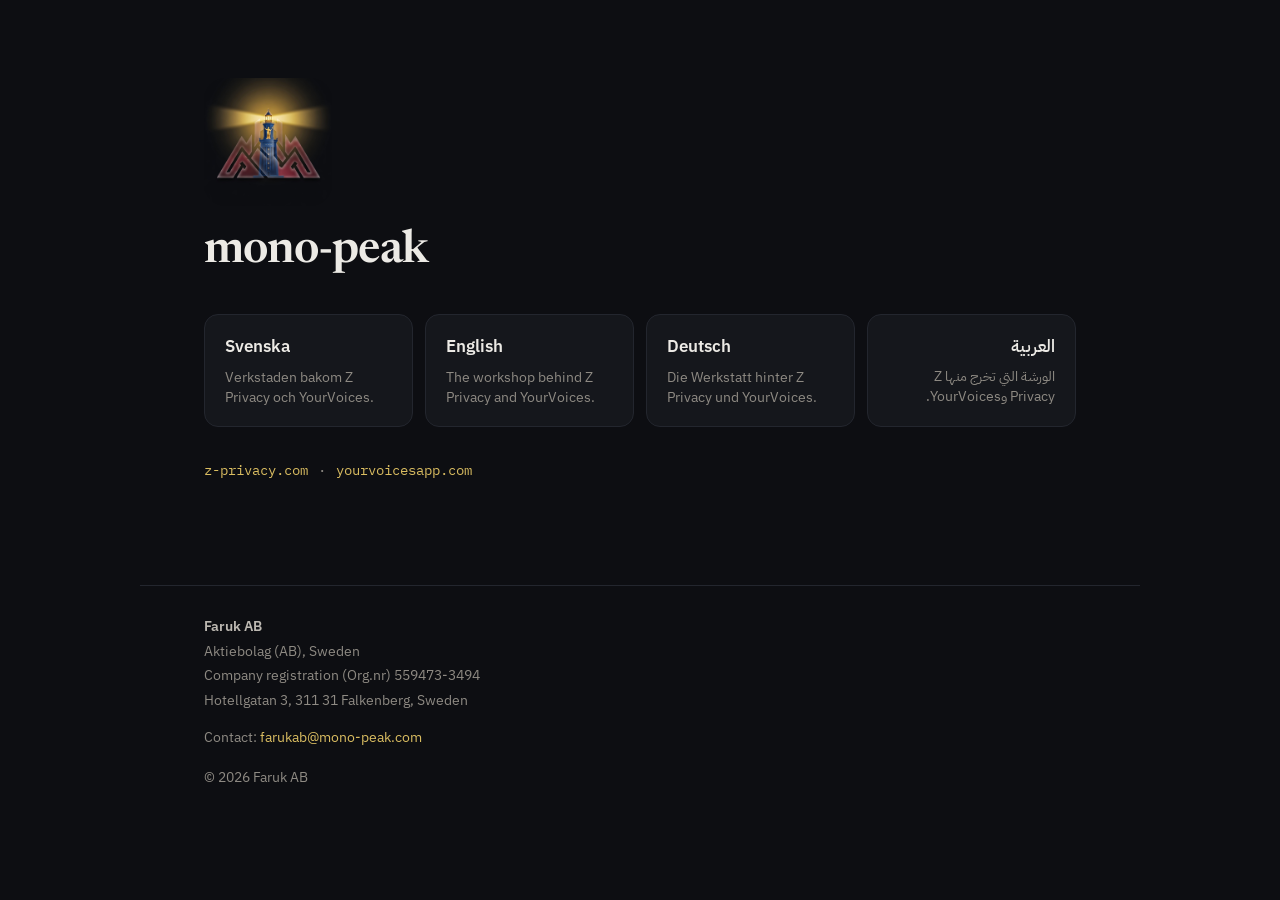
==== site/index.html @ 81254106 "mono-peak.com: the company's front door, in four languages Faruk AB is the company, mono-peak is the" ====
<!doctype html>
<html lang="en" dir="ltr">
<head>
<meta charset="utf-8">
<meta name="viewport" content="width=device-width, initial-scale=1">
<title>mono-peak</title>
<meta name="description" content="mono-peak — the workshop behind Z Privacy and YourVoices. Faruk AB, a Swedish limited company in Falkenberg.">
<meta name="referrer" content="no-referrer">
<link rel="icon" href="assets/logo-mark-32.png" sizes="32x32" type="image/png">
<link rel="icon" href="assets/logo-mark-64.png" sizes="64x64" type="image/png">
<link rel="apple-touch-icon" href="assets/logo-mark-180.png">
<link rel="stylesheet" href="assets/fonts.css">
<link rel="stylesheet" href="assets/site.css">
<link rel="canonical" href="https://mono-peak.com/">
<link rel="alternate" hreflang="sv" href="/sv/">
<link rel="alternate" hreflang="en" href="/en/">
<link rel="alternate" hreflang="de" href="/de/">
<link rel="alternate" hreflang="ar" href="/ar/">
<link rel="alternate" hreflang="x-default" href="/">
</head>
<body class="chooser">
<main>
<section class="hero">
  <span class="hero-mark big"><img src="assets/logo-mark-512.png" width="213" height="213" alt="mono-peak"></span>
  <h1 lang="en">mono-peak</h1>
  <div class="cards">
    <a class="card" href="/sv/" lang="sv" dir="ltr" hreflang="sv"><span class="cl">Svenska</span><span class="ci">Verkstaden bakom Z Privacy och YourVoices.</span></a>
    <a class="card" href="/en/" lang="en" dir="ltr" hreflang="en"><span class="cl">English</span><span class="ci">The workshop behind Z Privacy and YourVoices.</span></a>
    <a class="card" href="/de/" lang="de" dir="ltr" hreflang="de"><span class="cl">Deutsch</span><span class="ci">Die Werkstatt hinter Z Privacy und YourVoices.</span></a>
    <a class="card" href="/ar/" lang="ar" dir="rtl" hreflang="ar"><span class="cl">العربية</span><span class="ci">الورشة التي تخرج منها Z Privacy وYourVoices.</span></a>
  </div>
  <p class="links" lang="en" dir="ltr"><a href="https://z-privacy.com/" rel="noopener">z-privacy.com</a><span class="sep">·</span><a href="https://yourvoicesapp.com/" rel="noopener">yourvoicesapp.com</a></p>
</section>
</main>
<footer>
  <div class="legal"><div>Faruk AB</div><div>Aktiebolag (AB), Sweden</div><div>Company registration (Org.nr) 559473-3494</div><div>Hotellgatan 3, 311 31 Falkenberg, Sweden</div></div>
  <p class="legal-contact">Contact: <a href="mailto:farukab@mono-peak.com" dir="ltr">farukab@mono-peak.com</a></p>
  <p class="copy">© 2026 Faruk AB</p>
</footer>
</body>
</html>
---- site/assets/fonts.css ----
/* Self-hosted. Generated from Google Fonts CSS, then every file fetched and
   rewritten to a local path: this page makes no request to any third party.
   Newsreader, IBM Plex Sans, IBM Plex Sans Arabic, IBM Plex Mono — SIL Open Font License 1.1. */
/* vietnamese */
@font-face {
  font-family: 'Newsreader';
  font-style: normal;
  font-weight: 400;
  font-display: swap;
  src: url(./fonts/cY9AfjOCX1hbuyalUrK439HyjJBG-1c520e8540.woff2) format('woff2');
  unicode-range: U+0102-0103, U+0110-0111, U+0128-0129, U+0168-0169, U+01A0-01A1, U+01AF-01B0, U+0300-0301, U+0303-0304, U+0308-0309, U+0323, U+0329, U+1EA0-1EF9, U+20AB;
}
/* latin-ext */
@font-face {
  font-family: 'Newsreader';
  font-style: normal;
  font-weight: 400;
  font-display: swap;
  src: url(./fonts/cY9AfjOCX1hbuyalUrK439DyjJBG-a6a2a4bf8d.woff2) format('woff2');
  unicode-range: U+0100-02BA, U+02BD-02C5, U+02C7-02CC, U+02CE-02D7, U+02DD-02FF, U+0304, U+0308, U+0329, U+1D00-1DBF, U+1E00-1E9F, U+1EF2-1EFF, U+2020, U+20A0-20AB, U+20AD-20C0, U+2113, U+2C60-2C7F, U+A720-A7FF;
}
/* latin */
@font-face {
  font-family: 'Newsreader';
  font-style: normal;
  font-weight: 400;
  font-display: swap;
  src: url(./fonts/cY9AfjOCX1hbuyalUrK4397yjA-f24c321523.woff2) format('woff2');
  unicode-range: U+0000-00FF, U+0131, U+0152-0153, U+02BB-02BC, U+02C6, U+02DA, U+02DC, U+0304, U+0308, U+0329, U+2000-206F, U+20AC, U+2122, U+2191, U+2193, U+2212, U+2215, U+FEFF, U+FFFD;
}
/* vietnamese */
@font-face {
  font-family: 'Newsreader';
  font-style: normal;
  font-weight: 600;
  font-display: swap;
  src: url(./fonts/cY9AfjOCX1hbuyalUrK439HyjJBG-1c520e8540.woff2) format('woff2');
  unicode-range: U+0102-0103, U+0110-0111, U+0128-0129, U+0168-0169, U+01A0-01A1, U+01AF-01B0, U+0300-0301, U+0303-0304, U+0308-0309, U+0323, U+0329, U+1EA0-1EF9, U+20AB;
}
/* latin-ext */
@font-face {
  font-family: 'Newsreader';
  font-style: normal;
  font-weight: 600;
  font-display: swap;
  src: url(./fonts/cY9AfjOCX1hbuyalUrK439DyjJBG-a6a2a4bf8d.woff2) format('woff2');
  unicode-range: U+0100-02BA, U+02BD-02C5, U+02C7-02CC, U+02CE-02D7, U+02DD-02FF, U+0304, U+0308, U+0329, U+1D00-1DBF, U+1E00-1E9F, U+1EF2-1EFF, U+2020, U+20A0-20AB, U+20AD-20C0, U+2113, U+2C60-2C7F, U+A720-A7FF;
}
/* latin */
@font-face {
  font-family: 'Newsreader';
  font-style: normal;
  font-weight: 600;
  font-display: swap;
  src: url(./fonts/cY9AfjOCX1hbuyalUrK4397yjA-f24c321523.woff2) format('woff2');
  unicode-range: U+0000-00FF, U+0131, U+0152-0153, U+02BB-02BC, U+02C6, U+02DA, U+02DC, U+0304, U+0308, U+0329, U+2000-206F, U+20AC, U+2122, U+2191, U+2193, U+2212, U+2215, U+FEFF, U+FFFD;
}

/* cyrillic-ext */
@font-face {
  font-family: 'IBM Plex Sans';
  font-style: normal;
  font-weight: 400;
  font-stretch: 100%;
  font-display: swap;
  src: url(./fonts/zYXzKVElMYYaJe8bpLHnCwDKr932-G7dytD-Dmu1syxTKYbABA-a6dd227681.woff2) format('woff2');
  unicode-range: U+0460-052F, U+1C80-1C8A, U+20B4, U+2DE0-2DFF, U+A640-A69F, U+FE2E-FE2F;
}
/* cyrillic */
@font-face {
  font-family: 'IBM Plex Sans';
  font-style: normal;
  font-weight: 400;
  font-stretch: 100%;
  font-display: swap;
  src: url(./fonts/zYXzKVElMYYaJe8bpLHnCwDKr932-G7dytD-Dmu1syxaKYbABA-0564cf0e90.woff2) format('woff2');
  unicode-range: U+0301, U+0400-045F, U+0490-0491, U+04B0-04B1, U+2116;
}
/* greek */
@font-face {
  font-family: 'IBM Plex Sans';
  font-style: normal;
  font-weight: 400;
  font-stretch: 100%;
  font-display: swap;
  src: url(./fonts/zYXzKVElMYYaJe8bpLHnCwDKr932-G7dytD-Dmu1syxdKYbABA-92e63ec106.woff2) format('woff2');
  unicode-range: U+0370-0377, U+037A-037F, U+0384-038A, U+038C, U+038E-03A1, U+03A3-03FF;
}
/* vietnamese */
@font-face {
  font-family: 'IBM Plex Sans';
  font-style: normal;
  font-weight: 400;
  font-stretch: 100%;
  font-display: swap;
  src: url(./fonts/zYXzKVElMYYaJe8bpLHnCwDKr932-G7dytD-Dmu1syxRKYbABA-c73940f4fb.woff2) format('woff2');
  unicode-range: U+0102-0103, U+0110-0111, U+0128-0129, U+0168-0169, U+01A0-01A1, U+01AF-01B0, U+0300-0301, U+0303-0304, U+0308-0309, U+0323, U+0329, U+1EA0-1EF9, U+20AB;
}
/* latin-ext */
@font-face {
  font-family: 'IBM Plex Sans';
  font-style: normal;
  font-weight: 400;
  font-stretch: 100%;
  font-display: swap;
  src: url(./fonts/zYXzKVElMYYaJe8bpLHnCwDKr932-G7dytD-Dmu1syxQKYbABA-632855d1d7.woff2) format('woff2');
  unicode-range: U+0100-02BA, U+02BD-02C5, U+02C7-02CC, U+02CE-02D7, U+02DD-02FF, U+0304, U+0308, U+0329, U+1D00-1DBF, U+1E00-1E9F, U+1EF2-1EFF, U+2020, U+20A0-20AB, U+20AD-20C0, U+2113, U+2C60-2C7F, U+A720-A7FF;
}
/* latin */
@font-face {
  font-family: 'IBM Plex Sans';
  font-style: normal;
  font-weight: 400;
  font-stretch: 100%;
  font-display: swap;
  src: url(./fonts/zYXzKVElMYYaJe8bpLHnCwDKr932-G7dytD-Dmu1syxeKYY-868a235a9c.woff2) format('woff2');
  unicode-range: U+0000-00FF, U+0131, U+0152-0153, U+02BB-02BC, U+02C6, U+02DA, U+02DC, U+0304, U+0308, U+0329, U+2000-206F, U+20AC, U+2122, U+2191, U+2193, U+2212, U+2215, U+FEFF, U+FFFD;
}
/* cyrillic-ext */
@font-face {
  font-family: 'IBM Plex Sans';
  font-style: normal;
  font-weight: 500;
  font-stretch: 100%;
  font-display: swap;
  src: url(./fonts/zYXzKVElMYYaJe8bpLHnCwDKr932-G7dytD-Dmu1syxTKYbABA-a6dd227681.woff2) format('woff2');
  unicode-range: U+0460-052F, U+1C80-1C8A, U+20B4, U+2DE0-2DFF, U+A640-A69F, U+FE2E-FE2F;
}
/* cyrillic */
@font-face {
  font-family: 'IBM Plex Sans';
  font-style: normal;
  font-weight: 500;
  font-stretch: 100%;
  font-display: swap;
  src: url(./fonts/zYXzKVElMYYaJe8bpLHnCwDKr932-G7dytD-Dmu1syxaKYbABA-0564cf0e90.woff2) format('woff2');
  unicode-range: U+0301, U+0400-045F, U+0490-0491, U+04B0-04B1, U+2116;
}
/* greek */
@font-face {
  font-family: 'IBM Plex Sans';
  font-style: normal;
  font-weight: 500;
  font-stretch: 100%;
  font-display: swap;
  src: url(./fonts/zYXzKVElMYYaJe8bpLHnCwDKr932-G7dytD-Dmu1syxdKYbABA-92e63ec106.woff2) format('woff2');
  unicode-range: U+0370-0377, U+037A-037F, U+0384-038A, U+038C, U+038E-03A1, U+03A3-03FF;
}
/* vietnamese */
@font-face {
  font-family: 'IBM Plex Sans';
  font-style: normal;
  font-weight: 500;
  font-stretch: 100%;
  font-display: swap;
  src: url(./fonts/zYXzKVElMYYaJe8bpLHnCwDKr932-G7dytD-Dmu1syxRKYbABA-c73940f4fb.woff2) format('woff2');
  unicode-range: U+0102-0103, U+0110-0111, U+0128-0129, U+0168-0169, U+01A0-01A1, U+01AF-01B0, U+0300-0301, U+0303-0304, U+0308-0309, U+0323, U+0329, U+1EA0-1EF9, U+20AB;
}
/* latin-ext */
@font-face {
  font-family: 'IBM Plex Sans';
  font-style: normal;
  font-weight: 500;
  font-stretch: 100%;
  font-display: swap;
  src: url(./fonts/zYXzKVElMYYaJe8bpLHnCwDKr932-G7dytD-Dmu1syxQKYbABA-632855d1d7.woff2) format('woff2');
  unicode-range: U+0100-02BA, U+02BD-02C5, U+02C7-02CC, U+02CE-02D7, U+02DD-02FF, U+0304, U+0308, U+0329, U+1D00-1DBF, U+1E00-1E9F, U+1EF2-1EFF, U+2020, U+20A0-20AB, U+20AD-20C0, U+2113, U+2C60-2C7F, U+A720-A7FF;
}
/* latin */
@font-face {
  font-family: 'IBM Plex Sans';
  font-style: normal;
  font-weight: 500;
  font-stretch: 100%;
  font-display: swap;
  src: url(./fonts/zYXzKVElMYYaJe8bpLHnCwDKr932-G7dytD-Dmu1syxeKYY-868a235a9c.woff2) format('woff2');
  unicode-range: U+0000-00FF, U+0131, U+0152-0153, U+02BB-02BC, U+02C6, U+02DA, U+02DC, U+0304, U+0308, U+0329, U+2000-206F, U+20AC, U+2122, U+2191, U+2193, U+2212, U+2215, U+FEFF, U+FFFD;
}
/* cyrillic-ext */
@font-face {
  font-family: 'IBM Plex Sans';
  font-style: normal;
  font-weight: 600;
  font-stretch: 100%;
  font-display: swap;
  src: url(./fonts/zYXzKVElMYYaJe8bpLHnCwDKr932-G7dytD-Dmu1syxTKYbABA-a6dd227681.woff2) format('woff2');
  unicode-range: U+0460-052F, U+1C80-1C8A, U+20B4, U+2DE0-2DFF, U+A640-A69F, U+FE2E-FE2F;
}
/* cyrillic */
@font-face {
  font-family: 'IBM Plex Sans';
  font-style: normal;
  font-weight: 600;
  font-stretch: 100%;
  font-display: swap;
  src: url(./fonts/zYXzKVElMYYaJe8bpLHnCwDKr932-G7dytD-Dmu1syxaKYbABA-0564cf0e90.woff2) format('woff2');
  unicode-range: U+0301, U+0400-045F, U+0490-0491, U+04B0-04B1, U+2116;
}
/* greek */
@font-face {
  font-family: 'IBM Plex Sans';
  font-style: normal;
  font-weight: 600;
  font-stretch: 100%;
  font-display: swap;
  src: url(./fonts/zYXzKVElMYYaJe8bpLHnCwDKr932-G7dytD-Dmu1syxdKYbABA-92e63ec106.woff2) format('woff2');
  unicode-range: U+0370-0377, U+037A-037F, U+0384-038A, U+038C, U+038E-03A1, U+03A3-03FF;
}
/* vietnamese */
@font-face {
  font-family: 'IBM Plex Sans';
  font-style: normal;
  font-weight: 600;
  font-stretch: 100%;
  font-display: swap;
  src: url(./fonts/zYXzKVElMYYaJe8bpLHnCwDKr932-G7dytD-Dmu1syxRKYbABA-c73940f4fb.woff2) format('woff2');
  unicode-range: U+0102-0103, U+0110-0111, U+0128-0129, U+0168-0169, U+01A0-01A1, U+01AF-01B0, U+0300-0301, U+0303-0304, U+0308-0309, U+0323, U+0329, U+1EA0-1EF9, U+20AB;
}
/* latin-ext */
@font-face {
  font-family: 'IBM Plex Sans';
  font-style: normal;
  font-weight: 600;
  font-stretch: 100%;
  font-display: swap;
  src: url(./fonts/zYXzKVElMYYaJe8bpLHnCwDKr932-G7dytD-Dmu1syxQKYbABA-632855d1d7.woff2) format('woff2');
  unicode-range: U+0100-02BA, U+02BD-02C5, U+02C7-02CC, U+02CE-02D7, U+02DD-02FF, U+0304, U+0308, U+0329, U+1D00-1DBF, U+1E00-1E9F, U+1EF2-1EFF, U+2020, U+20A0-20AB, U+20AD-20C0, U+2113, U+2C60-2C7F, U+A720-A7FF;
}
/* latin */
@font-face {
  font-family: 'IBM Plex Sans';
  font-style: normal;
  font-weight: 600;
  font-stretch: 100%;
  font-display: swap;
  src: url(./fonts/zYXzKVElMYYaJe8bpLHnCwDKr932-G7dytD-Dmu1syxeKYY-868a235a9c.woff2) format('woff2');
  unicode-range: U+0000-00FF, U+0131, U+0152-0153, U+02BB-02BC, U+02C6, U+02DA, U+02DC, U+0304, U+0308, U+0329, U+2000-206F, U+20AC, U+2122, U+2191, U+2193, U+2212, U+2215, U+FEFF, U+FFFD;
}

/* arabic */
@font-face {
  font-family: 'IBM Plex Sans Arabic';
  font-style: normal;
  font-weight: 400;
  font-display: swap;
  src: url(./fonts/Qw3CZRtWPQCuHme67tEYUIx3Kh0PHR9N6Ys43PWrfQ-e55808264f.woff2) format('woff2');
  unicode-range: U+0600-06FF, U+0750-077F, U+0870-088E, U+0890-0891, U+0897-08E1, U+08E3-08FF, U+200C-200E, U+2010-2011, U+204F, U+2E41, U+FB50-FDFF, U+FE70-FE74, U+FE76-FEFC, U+102E0-102FB, U+10E60-10E7E, U+10EC2-10EC4, U+10EFC-10EFF, U+1EE00-1EE03, U+1EE05-1EE1F, U+1EE21-1EE22, U+1EE24, U+1EE27, U+1EE29-1EE32, U+1EE34-1EE37, U+1EE39, U+1EE3B, U+1EE42, U+1EE47, U+1EE49, U+1EE4B, U+1EE4D-1EE4F, U+1EE51-1EE52, U+1EE54, U+1EE57, U+1EE59, U+1EE5B, U+1EE5D, U+1EE5F, U+1EE61-1EE62, U+1EE64, U+1EE67-1EE6A, U+1EE6C-1EE72, U+1EE74-1EE77, U+1EE79-1EE7C, U+1EE7E, U+1EE80-1EE89, U+1EE8B-1EE9B, U+1EEA1-1EEA3, U+1EEA5-1EEA9, U+1EEAB-1EEBB, U+1EEF0-1EEF1;
}
/* cyrillic-ext */
@font-face {
  font-family: 'IBM Plex Sans Arabic';
  font-style: normal;
  font-weight: 400;
  font-display: swap;
  src: url(./fonts/Qw3CZRtWPQCuHme67tEYUIx3Kh0PHR9N6Ysw3PWrfQ-fe99832443.woff2) format('woff2');
  unicode-range: U+0460-052F, U+1C80-1C8A, U+20B4, U+2DE0-2DFF, U+A640-A69F, U+FE2E-FE2F;
}
/* latin-ext */
@font-face {
  font-family: 'IBM Plex Sans Arabic';
  font-style: normal;
  font-weight: 400;
  font-display: swap;
  src: url(./fonts/Qw3CZRtWPQCuHme67tEYUIx3Kh0PHR9N6Ysz3PWrfQ-a9185001b7.woff2) format('woff2');
  unicode-range: U+0100-02BA, U+02BD-02C5, U+02C7-02CC, U+02CE-02D7, U+02DD-02FF, U+0304, U+0308, U+0329, U+1D00-1DBF, U+1E00-1E9F, U+1EF2-1EFF, U+2020, U+20A0-20AB, U+20AD-20C0, U+2113, U+2C60-2C7F, U+A720-A7FF;
}
/* latin */
@font-face {
  font-family: 'IBM Plex Sans Arabic';
  font-style: normal;
  font-weight: 400;
  font-display: swap;
  src: url(./fonts/Qw3CZRtWPQCuHme67tEYUIx3Kh0PHR9N6Ys93PU-5d0529032f.woff2) format('woff2');
  unicode-range: U+0000-00FF, U+0131, U+0152-0153, U+02BB-02BC, U+02C6, U+02DA, U+02DC, U+0304, U+0308, U+0329, U+2000-206F, U+20AC, U+2122, U+2191, U+2193, U+2212, U+2215, U+FEFF, U+FFFD;
}
/* arabic */
@font-face {
  font-family: 'IBM Plex Sans Arabic';
  font-style: normal;
  font-weight: 500;
  font-display: swap;
  src: url(./fonts/Qw3NZRtWPQCuHme67tEYUIx3Kh0PHR9N6YPO_-CRXMR5Kw-215a0591c7.woff2) format('woff2');
  unicode-range: U+0600-06FF, U+0750-077F, U+0870-088E, U+0890-0891, U+0897-08E1, U+08E3-08FF, U+200C-200E, U+2010-2011, U+204F, U+2E41, U+FB50-FDFF, U+FE70-FE74, U+FE76-FEFC, U+102E0-102FB, U+10E60-10E7E, U+10EC2-10EC4, U+10EFC-10EFF, U+1EE00-1EE03, U+1EE05-1EE1F, U+1EE21-1EE22, U+1EE24, U+1EE27, U+1EE29-1EE32, U+1EE34-1EE37, U+1EE39, U+1EE3B, U+1EE42, U+1EE47, U+1EE49, U+1EE4B, U+1EE4D-1EE4F, U+1EE51-1EE52, U+1EE54, U+1EE57, U+1EE59, U+1EE5B, U+1EE5D, U+1EE5F, U+1EE61-1EE62, U+1EE64, U+1EE67-1EE6A, U+1EE6C-1EE72, U+1EE74-1EE77, U+1EE79-1EE7C, U+1EE7E, U+1EE80-1EE89, U+1EE8B-1EE9B, U+1EEA1-1EEA3, U+1EEA5-1EEA9, U+1EEAB-1EEBB, U+1EEF0-1EEF1;
}
/* cyrillic-ext */
@font-face {
  font-family: 'IBM Plex Sans Arabic';
  font-style: normal;
  font-weight: 500;
  font-display: swap;
  src: url(./fonts/Qw3NZRtWPQCuHme67tEYUIx3Kh0PHR9N6YPO_-CZXMR5Kw-f4165af5fe.woff2) format('woff2');
  unicode-range: U+0460-052F, U+1C80-1C8A, U+20B4, U+2DE0-2DFF, U+A640-A69F, U+FE2E-FE2F;
}
/* latin-ext */
@font-face {
  font-family: 'IBM Plex Sans Arabic';
  font-style: normal;
  font-weight: 500;
  font-display: swap;
  src: url(./fonts/Qw3NZRtWPQCuHme67tEYUIx3Kh0PHR9N6YPO_-CaXMR5Kw-6e5f25ddcf.woff2) format('woff2');
  unicode-range: U+0100-02BA, U+02BD-02C5, U+02C7-02CC, U+02CE-02D7, U+02DD-02FF, U+0304, U+0308, U+0329, U+1D00-1DBF, U+1E00-1E9F, U+1EF2-1EFF, U+2020, U+20A0-20AB, U+20AD-20C0, U+2113, U+2C60-2C7F, U+A720-A7FF;
}
/* latin */
@font-face {
  font-family: 'IBM Plex Sans Arabic';
  font-style: normal;
  font-weight: 500;
  font-display: swap;
  src: url(./fonts/Qw3NZRtWPQCuHme67tEYUIx3Kh0PHR9N6YPO_-CUXMQ-9b30723842.woff2) format('woff2');
  unicode-range: U+0000-00FF, U+0131, U+0152-0153, U+02BB-02BC, U+02C6, U+02DA, U+02DC, U+0304, U+0308, U+0329, U+2000-206F, U+20AC, U+2122, U+2191, U+2193, U+2212, U+2215, U+FEFF, U+FFFD;
}
/* arabic */
@font-face {
  font-family: 'IBM Plex Sans Arabic';
  font-style: normal;
  font-weight: 600;
  font-display: swap;
  src: url(./fonts/Qw3NZRtWPQCuHme67tEYUIx3Kh0PHR9N6YPi-OCRXMR5Kw-035d74b2ed.woff2) format('woff2');
  unicode-range: U+0600-06FF, U+0750-077F, U+0870-088E, U+0890-0891, U+0897-08E1, U+08E3-08FF, U+200C-200E, U+2010-2011, U+204F, U+2E41, U+FB50-FDFF, U+FE70-FE74, U+FE76-FEFC, U+102E0-102FB, U+10E60-10E7E, U+10EC2-10EC4, U+10EFC-10EFF, U+1EE00-1EE03, U+1EE05-1EE1F, U+1EE21-1EE22, U+1EE24, U+1EE27, U+1EE29-1EE32, U+1EE34-1EE37, U+1EE39, U+1EE3B, U+1EE42, U+1EE47, U+1EE49, U+1EE4B, U+1EE4D-1EE4F, U+1EE51-1EE52, U+1EE54, U+1EE57, U+1EE59, U+1EE5B, U+1EE5D, U+1EE5F, U+1EE61-1EE62, U+1EE64, U+1EE67-1EE6A, U+1EE6C-1EE72, U+1EE74-1EE77, U+1EE79-1EE7C, U+1EE7E, U+1EE80-1EE89, U+1EE8B-1EE9B, U+1EEA1-1EEA3, U+1EEA5-1EEA9, U+1EEAB-1EEBB, U+1EEF0-1EEF1;
}
/* cyrillic-ext */
@font-face {
  font-family: 'IBM Plex Sans Arabic';
  font-style: normal;
  font-weight: 600;
  font-display: swap;
  src: url(./fonts/Qw3NZRtWPQCuHme67tEYUIx3Kh0PHR9N6YPi-OCZXMR5Kw-a97c521ebc.woff2) format('woff2');
  unicode-range: U+0460-052F, U+1C80-1C8A, U+20B4, U+2DE0-2DFF, U+A640-A69F, U+FE2E-FE2F;
}
/* latin-ext */
@font-face {
  font-family: 'IBM Plex Sans Arabic';
  font-style: normal;
  font-weight: 600;
  font-display: swap;
  src: url(./fonts/Qw3NZRtWPQCuHme67tEYUIx3Kh0PHR9N6YPi-OCaXMR5Kw-18d7cee568.woff2) format('woff2');
  unicode-range: U+0100-02BA, U+02BD-02C5, U+02C7-02CC, U+02CE-02D7, U+02DD-02FF, U+0304, U+0308, U+0329, U+1D00-1DBF, U+1E00-1E9F, U+1EF2-1EFF, U+2020, U+20A0-20AB, U+20AD-20C0, U+2113, U+2C60-2C7F, U+A720-A7FF;
}
/* latin */
@font-face {
  font-family: 'IBM Plex Sans Arabic';
  font-style: normal;
  font-weight: 600;
  font-display: swap;
  src: url(./fonts/Qw3NZRtWPQCuHme67tEYUIx3Kh0PHR9N6YPi-OCUXMQ-0e94089077.woff2) format('woff2');
  unicode-range: U+0000-00FF, U+0131, U+0152-0153, U+02BB-02BC, U+02C6, U+02DA, U+02DC, U+0304, U+0308, U+0329, U+2000-206F, U+20AC, U+2122, U+2191, U+2193, U+2212, U+2215, U+FEFF, U+FFFD;
}

/* cyrillic-ext */
@font-face {
  font-family: 'IBM Plex Mono';
  font-style: normal;
  font-weight: 400;
  font-display: swap;
  src: url(./fonts/-F63fjptAgt5VM-kVkqdyU8n1iIq129k-64d42499a4.woff2) format('woff2');
  unicode-range: U+0460-052F, U+1C80-1C8A, U+20B4, U+2DE0-2DFF, U+A640-A69F, U+FE2E-FE2F;
}
/* cyrillic */
@font-face {
  font-family: 'IBM Plex Mono';
  font-style: normal;
  font-weight: 400;
  font-display: swap;
  src: url(./fonts/-F63fjptAgt5VM-kVkqdyU8n1isq129k-035f1b5c56.woff2) format('woff2');
  unicode-range: U+0301, U+0400-045F, U+0490-0491, U+04B0-04B1, U+2116;
}
/* vietnamese */
@font-face {
  font-family: 'IBM Plex Mono';
  font-style: normal;
  font-weight: 400;
  font-display: swap;
  src: url(./fonts/-F63fjptAgt5VM-kVkqdyU8n1iAq129k-264226c2a8.woff2) format('woff2');
  unicode-range: U+0102-0103, U+0110-0111, U+0128-0129, U+0168-0169, U+01A0-01A1, U+01AF-01B0, U+0300-0301, U+0303-0304, U+0308-0309, U+0323, U+0329, U+1EA0-1EF9, U+20AB;
}
/* latin-ext */
@font-face {
  font-family: 'IBM Plex Mono';
  font-style: normal;
  font-weight: 400;
  font-display: swap;
  src: url(./fonts/-F63fjptAgt5VM-kVkqdyU8n1iEq129k-1969f6ffdb.woff2) format('woff2');
  unicode-range: U+0100-02BA, U+02BD-02C5, U+02C7-02CC, U+02CE-02D7, U+02DD-02FF, U+0304, U+0308, U+0329, U+1D00-1DBF, U+1E00-1E9F, U+1EF2-1EFF, U+2020, U+20A0-20AB, U+20AD-20C0, U+2113, U+2C60-2C7F, U+A720-A7FF;
}
/* latin */
@font-face {
  font-family: 'IBM Plex Mono';
  font-style: normal;
  font-weight: 400;
  font-display: swap;
  src: url(./fonts/-F63fjptAgt5VM-kVkqdyU8n1i8q1w-e2661bcc0d.woff2) format('woff2');
  unicode-range: U+0000-00FF, U+0131, U+0152-0153, U+02BB-02BC, U+02C6, U+02DA, U+02DC, U+0304, U+0308, U+0329, U+2000-206F, U+20AC, U+2122, U+2191, U+2193, U+2212, U+2215, U+FEFF, U+FFFD;
}
/* cyrillic-ext */
@font-face {
  font-family: 'IBM Plex Mono';
  font-style: normal;
  font-weight: 500;
  font-display: swap;
  src: url(./fonts/-F6qfjptAgt5VM-kVkqdyU8n3twJwl1FgtIU-da78b4b316.woff2) format('woff2');
  unicode-range: U+0460-052F, U+1C80-1C8A, U+20B4, U+2DE0-2DFF, U+A640-A69F, U+FE2E-FE2F;
}
/* cyrillic */
@font-face {
  font-family: 'IBM Plex Mono';
  font-style: normal;
  font-weight: 500;
  font-display: swap;
  src: url(./fonts/-F6qfjptAgt5VM-kVkqdyU8n3twJwlRFgtIU-758b9f95f7.woff2) format('woff2');
  unicode-range: U+0301, U+0400-045F, U+0490-0491, U+04B0-04B1, U+2116;
}
/* vietnamese */
@font-face {
  font-family: 'IBM Plex Mono';
  font-style: normal;
  font-weight: 500;
  font-display: swap;
  src: url(./fonts/-F6qfjptAgt5VM-kVkqdyU8n3twJwl9FgtIU-baf63ee991.woff2) format('woff2');
  unicode-range: U+0102-0103, U+0110-0111, U+0128-0129, U+0168-0169, U+01A0-01A1, U+01AF-01B0, U+0300-0301, U+0303-0304, U+0308-0309, U+0323, U+0329, U+1EA0-1EF9, U+20AB;
}
/* latin-ext */
@font-face {
  font-family: 'IBM Plex Mono';
  font-style: normal;
  font-weight: 500;
  font-display: swap;
  src: url(./fonts/-F6qfjptAgt5VM-kVkqdyU8n3twJwl5FgtIU-93cfae71a5.woff2) format('woff2');
  unicode-range: U+0100-02BA, U+02BD-02C5, U+02C7-02CC, U+02CE-02D7, U+02DD-02FF, U+0304, U+0308, U+0329, U+1D00-1DBF, U+1E00-1E9F, U+1EF2-1EFF, U+2020, U+20A0-20AB, U+20AD-20C0, U+2113, U+2C60-2C7F, U+A720-A7FF;
}
/* latin */
@font-face {
  font-family: 'IBM Plex Mono';
  font-style: normal;
  font-weight: 500;
  font-display: swap;
  src: url(./fonts/-F6qfjptAgt5VM-kVkqdyU8n3twJwlBFgg-0bc96cd0d5.woff2) format('woff2');
  unicode-range: U+0000-00FF, U+0131, U+0152-0153, U+02BB-02BC, U+02C6, U+02DA, U+02DC, U+0304, U+0308, U+0329, U+2000-206F, U+20AC, U+2122, U+2191, U+2193, U+2212, U+2215, U+FEFF, U+FFFD;
}
---- site/assets/site.css ----
/* mono-peak.com — the company's front door.
   No JavaScript. No third-party request: the fonts are served from here.
   Logical properties throughout, so Arabic is the same design mirrored,
   not a translation laid over a left-to-right layout.

   The page is dark because the mark is. `logo-mark-512.png` carries an opaque
   ground of its own, so a light page would show it as a black square; --ground
   is that file's own pixel, read out of it rather than chosen:
       (2,2) = rgb(13, 14, 18) = #0D0E12
   The accents are sampled the same way — the beam, the peaks, the tower. */

:root {
  --ground: #0D0E12;   /* the mark's own ground, pixel (2,2) */
  --card:   #15171C;
  --card2:  #1A1D24;
  --ink:    #ECEAE5;
  --ink2:   #BDB9B2;
  --muted:  #8E8A83;
  --gold:   #DABD61;   /* the beam, pixel (200,195) */
  --gold-l: #ECD68F;
  --crim:   #61262C;   /* the peaks, pixel (200,300) */
  --line:   #23262E;
  --line2:  #1B1E25;
  --sans: 'IBM Plex Sans', system-ui, -apple-system, sans-serif;
  --arab: 'IBM Plex Sans Arabic', 'IBM Plex Sans', system-ui, sans-serif;
  --mono: 'IBM Plex Mono', ui-monospace, SFMono-Regular, monospace;
  --disp: Newsreader, Georgia, 'Times New Roman', serif;
  --pad: clamp(20px, 5vw, 96px);
}

* { box-sizing: border-box; }
html { -webkit-text-size-adjust: 100%; }

body {
  margin: 0;
  background: var(--ground);
  color: var(--ink);
  font-family: var(--sans);
  font-size: 17px;
  line-height: 1.6;
}
html[lang="ar"] body { font-family: var(--arab); }

main, header.top, footer {
  max-width: 1000px;
  margin-inline: auto;
  padding-inline: var(--pad);
}

a { color: var(--gold); text-decoration: none; }
a:hover, a:focus-visible { color: var(--gold-l); text-decoration: underline; }
:focus-visible { outline: 2px solid var(--gold); outline-offset: 3px; border-radius: 4px; }

/* ---------------------------------------------------------------- the top */
header.top {
  display: flex; align-items: center; justify-content: space-between;
  gap: 16px; flex-wrap: wrap;
  padding-block: 18px;
}
.mark { display: inline-flex; align-items: center; gap: 10px; color: var(--ink); }
.mark:hover { text-decoration: none; color: var(--ink); }
/* The mark is 512px of artwork with roughly a third of it empty ground, so
   shrunk to 30px it reads as a smudge. These boxes crop the ground away and
   show the lighthouse larger, without cutting a second version of a picture
   that is the company's own. */
.mi { display: block; inline-size: 30px; block-size: 30px; overflow: hidden; border-radius: 7px; }
.mi img { display: block; margin: -10px; }
.wm { font-weight: 600; font-size: 17px; letter-spacing: -0.01em; }

.menus { display: flex; align-items: center; gap: 6px; flex-wrap: wrap; }
.menu { position: relative; }
.menu > summary {
  list-style: none; cursor: pointer;
  display: inline-flex; align-items: center; gap: 8px;
  min-block-size: 38px; padding: 7px 14px; border-radius: 999px;
  font-size: 14px; font-weight: 500; color: var(--ink2);
  border: 1px solid var(--line);
}
.menu > summary::-webkit-details-marker { display: none; }
.menu > summary::after {
  content: ""; inline-size: 6px; block-size: 6px; margin-block-start: -3px;
  /* Physical borders on purpose, the lesson the Z site paid for: logical ones
     are right for layout and wrong for a glyph — `border-inline-end` is the
     LEFT border in Arabic, so a chevron built from it points sideways there.
     A chevron meaning «this opens downwards» does not mirror. */
  border-right: 1.5px solid currentColor;
  border-bottom: 1.5px solid currentColor;
  transform: rotate(45deg);
}
.menu > summary:hover { background: var(--card2); color: var(--ink); }
.menu[open] > summary { background: var(--card2); color: var(--ink); font-weight: 600; }
.menu[open] > summary::after { margin-block-start: 3px; transform: rotate(-135deg); }
.menu > summary[lang="ar"] { font-family: var(--arab); }

.menu-panel {
  position: absolute; z-index: 20;
  inset-inline-end: 0; inset-block-start: calc(100% + 9px);
  min-inline-size: 196px; padding: 7px;
  background: var(--card); border: 1px solid var(--line);
  border-radius: 12px; box-shadow: 0 14px 38px rgba(0, 0, 0, 0.55);
}
.menu-item {
  display: block; padding: 9px 12px; border-radius: 8px;
  font-size: 15px; color: var(--ink); white-space: nowrap;
}
.menu-item:hover { background: var(--card2); text-decoration: none; color: var(--ink); }
.menu-item.on { font-weight: 600; background: var(--card2); color: var(--gold); }
.menu-item[lang="ar"] { font-family: var(--arab); }

/* ---------------------------------------------------------------- the hero */
.hero { padding-block-start: clamp(12px, 1.6vw, 14px); }
.hero-mark { display: block; inline-size: 72px; block-size: 72px; overflow: hidden; border-radius: 15px; }
.hero-mark img { display: block; margin: -24px; }
.hero-mark.big { inline-size: 128px; block-size: 128px; border-radius: 22px; }
.hero-mark.big img { margin: -42px; }
h1 {
  margin: clamp(18px, 2.2vw, 22px) 0 0;
  font-family: var(--disp);
  font-size: clamp(38px, 4.8vw, 46px);
  font-weight: 600; line-height: 1.04; letter-spacing: -0.02em;
}
html[lang="ar"] h1 { font-family: var(--arab); }
.hero-idea {
  margin: clamp(11px, 1.4vw, 15px) 0 0;
  max-inline-size: 48ch;
  font-size: clamp(19px, 2.1vw, 23px);
  line-height: 1.3; color: var(--ink);
}
.hero-word {
  margin: 11px 0 0; max-inline-size: 58ch;
  font-size: 16px; color: var(--muted);
}

/* ---------------------------------------------------------------- sections */
section + section { margin-block-start: clamp(30px, 3.1vw, 34px); }
h2 {
  margin: 0 0 12px;
  font-size: 13px; font-weight: 600; letter-spacing: 0.1em;
  text-transform: uppercase; color: var(--muted);
}
html[lang="ar"] h2 { font-family: var(--arab); text-transform: none; letter-spacing: 0; font-size: 15px; }
.lead { margin: 0; max-inline-size: 72ch; color: var(--ink2); }

.projs { display: grid; gap: 14px; grid-template-columns: repeat(auto-fit, minmax(270px, 1fr)); }
.proj {
  padding: 17px 20px 15px;
  background: var(--card); border: 1px solid var(--line); border-radius: 14px;
}
.proj h3 {
  margin: 0 0 8px; font-size: 20px; font-weight: 600; letter-spacing: -0.01em;
  font-family: var(--sans);
}
.proj h3 a { color: var(--ink); }
.proj h3 a:hover { color: var(--gold); text-decoration: none; }
.proj p { margin: 0; color: var(--ink2); font-size: 15.5px; line-height: 1.5; }
.where { margin-block-start: 11px !important; font-family: var(--mono); font-size: 13px; }

/* ---------------------------------------------------------------- chooser */
body.chooser main { padding-block-start: clamp(28px, 6vw, 64px); }
.cards {
  display: grid; gap: 12px; margin-block-start: clamp(24px, 4vw, 38px);
  grid-template-columns: repeat(auto-fit, minmax(185px, 1fr));
}
.card {
  display: block; padding: 18px 20px;
  background: var(--card); border: 1px solid var(--line); border-radius: 14px;
  color: var(--ink);
}
.card:hover { border-color: var(--gold); text-decoration: none; }
.cl { display: block; font-size: 17px; font-weight: 600; }
.ci { display: block; margin-block-start: 7px; font-size: 14px; color: var(--muted); line-height: 1.45; }
.card[lang="ar"] .cl, .card[lang="ar"] .ci { font-family: var(--arab); }
.links {
  display: flex; flex-wrap: wrap; align-items: center; gap: 10px;
  margin-block-start: clamp(22px, 3vw, 32px);
  font-family: var(--mono); font-size: 14px;
}
.links .sep { color: var(--muted); }

/* ---------------------------------------------------------------- footer */
footer {
  margin-block-start: clamp(56px, 9vw, 104px);
  padding-block: 28px 40px;
  border-block-start: 1px solid var(--line);
  font-size: 14px; color: var(--muted);
}
.legal div { line-height: 1.75; }
.legal div:first-child { color: var(--ink2); font-weight: 600; }
.legal-contact { margin: 14px 0 0; }
.copy { margin: 18px 0 0; color: var(--muted); }
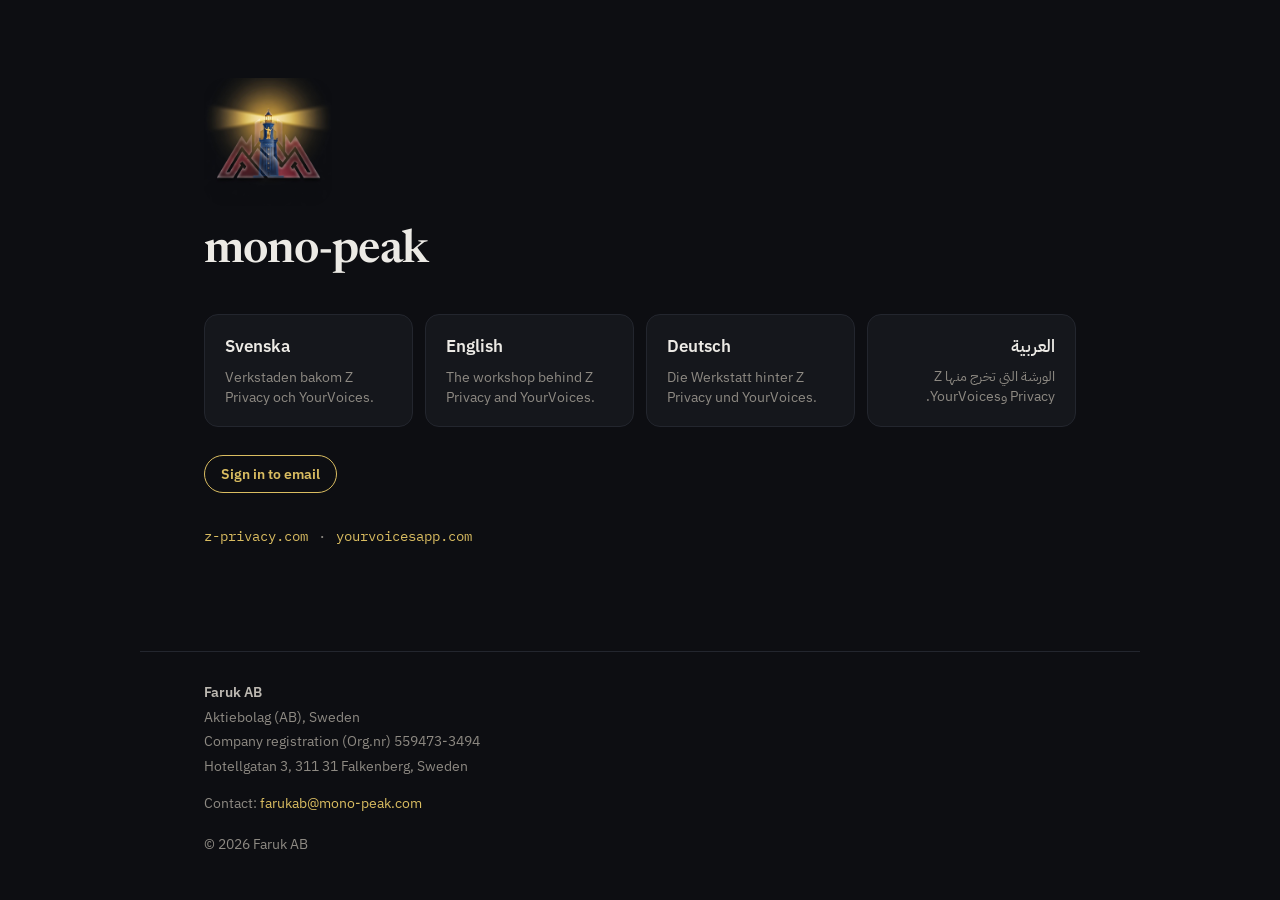
==== commit 5bd0ed80: "A visible way in to the mail, and the one door the owner opened The owner's ruling: this is the scre" ====
--- a/site/index.html
+++ b/site/index.html
@@ -29,6 +29,7 @@
     <a class="card" href="/de/" lang="de" dir="ltr" hreflang="de"><span class="cl">Deutsch</span><span class="ci">Die Werkstatt hinter Z Privacy und YourVoices.</span></a>
     <a class="card" href="/ar/" lang="ar" dir="rtl" hreflang="ar"><span class="cl">العربية</span><span class="ci">الورشة التي تخرج منها Z Privacy وYourVoices.</span></a>
   </div>
+  <p class="signin-row"><a class="signin" href="/mail/" rel="nofollow">Sign in to email</a></p>
   <p class="links" lang="en" dir="ltr"><a href="https://z-privacy.com/" rel="noopener">z-privacy.com</a><span class="sep">·</span><a href="https://yourvoicesapp.com/" rel="noopener">yourvoicesapp.com</a></p>
 </section>
 </main>
--- a/site/assets/site.css
+++ b/site/assets/site.css
@@ -20,6 +20,7 @@
   --gold-l: #ECD68F;
   --crim:   #61262C;   /* the peaks, pixel (200,300) */
   --line:   #23262E;
+  --goldbg: #221C10;   /* the beam, dimmed to a ground a button can sit on */
   --line2:  #1B1E25;
   --sans: 'IBM Plex Sans', system-ui, -apple-system, sans-serif;
   --arab: 'IBM Plex Sans Arabic', 'IBM Plex Sans', system-ui, sans-serif;
@@ -66,6 +67,24 @@
 .mi { display: block; inline-size: 30px; block-size: 30px; overflow: hidden; border-radius: 7px; }
 .mi img { display: block; margin: -10px; }
 .wm { font-weight: 600; font-size: 17px; letter-spacing: -0.01em; }
+
+/* The way in to the mail. The owner's ruling of 9 October: this is the screen
+   people reach their mail from, and there is no mail application of ours, so
+   the door must be visible — not buried in a footer. It sits in the top bar
+   beside the language menu, which costs the first screen nothing because the
+   bar is already there. `rel="nofollow"` because a sign-in form is not
+   something to offer a crawler; keeping it out of the index is the server's
+   work, and naming the path in robots.txt would only publish it. */
+.top-right { display: flex; align-items: center; gap: 10px; flex-wrap: wrap; }
+.signin {
+  display: inline-flex; align-items: center;
+  min-block-size: 38px; padding: 7px 16px; border-radius: 999px;
+  border: 1px solid var(--gold); color: var(--gold);
+  font-size: 14px; font-weight: 600; white-space: nowrap;
+}
+.signin:hover, .signin:focus-visible { background: var(--goldbg); color: var(--gold-l); text-decoration: none; }
+html[lang="ar"] .signin { font-family: var(--arab); }
+.signin-row { margin-block-start: clamp(20px, 2.8vw, 28px); }
 
 .menus { display: flex; align-items: center; gap: 6px; flex-wrap: wrap; }
 .menu { position: relative; }
@@ -88,7 +107,12 @@
   transform: rotate(45deg);
 }
 .menu > summary:hover { background: var(--card2); color: var(--ink); }
-.menu[open] > summary { background: var(--card2); color: var(--ink); font-weight: 600; }
+/* State is shown by the ground and the chevron, never by the weight. A
+   summary that goes bold when it opens is WIDER when it opens, and in a bar
+   that wraps that changes the number of rows: at 390 the German label pushed
+   the top bar to two lines shut and one line open, so opening the language
+   menu lifted the mark from y=12 to y=8. A menu may not move the page. */
+.menu[open] > summary { background: var(--card2); color: var(--ink); }
 .menu[open] > summary::after { margin-block-start: 3px; transform: rotate(-135deg); }
 .menu > summary[lang="ar"] { font-family: var(--arab); }
 
